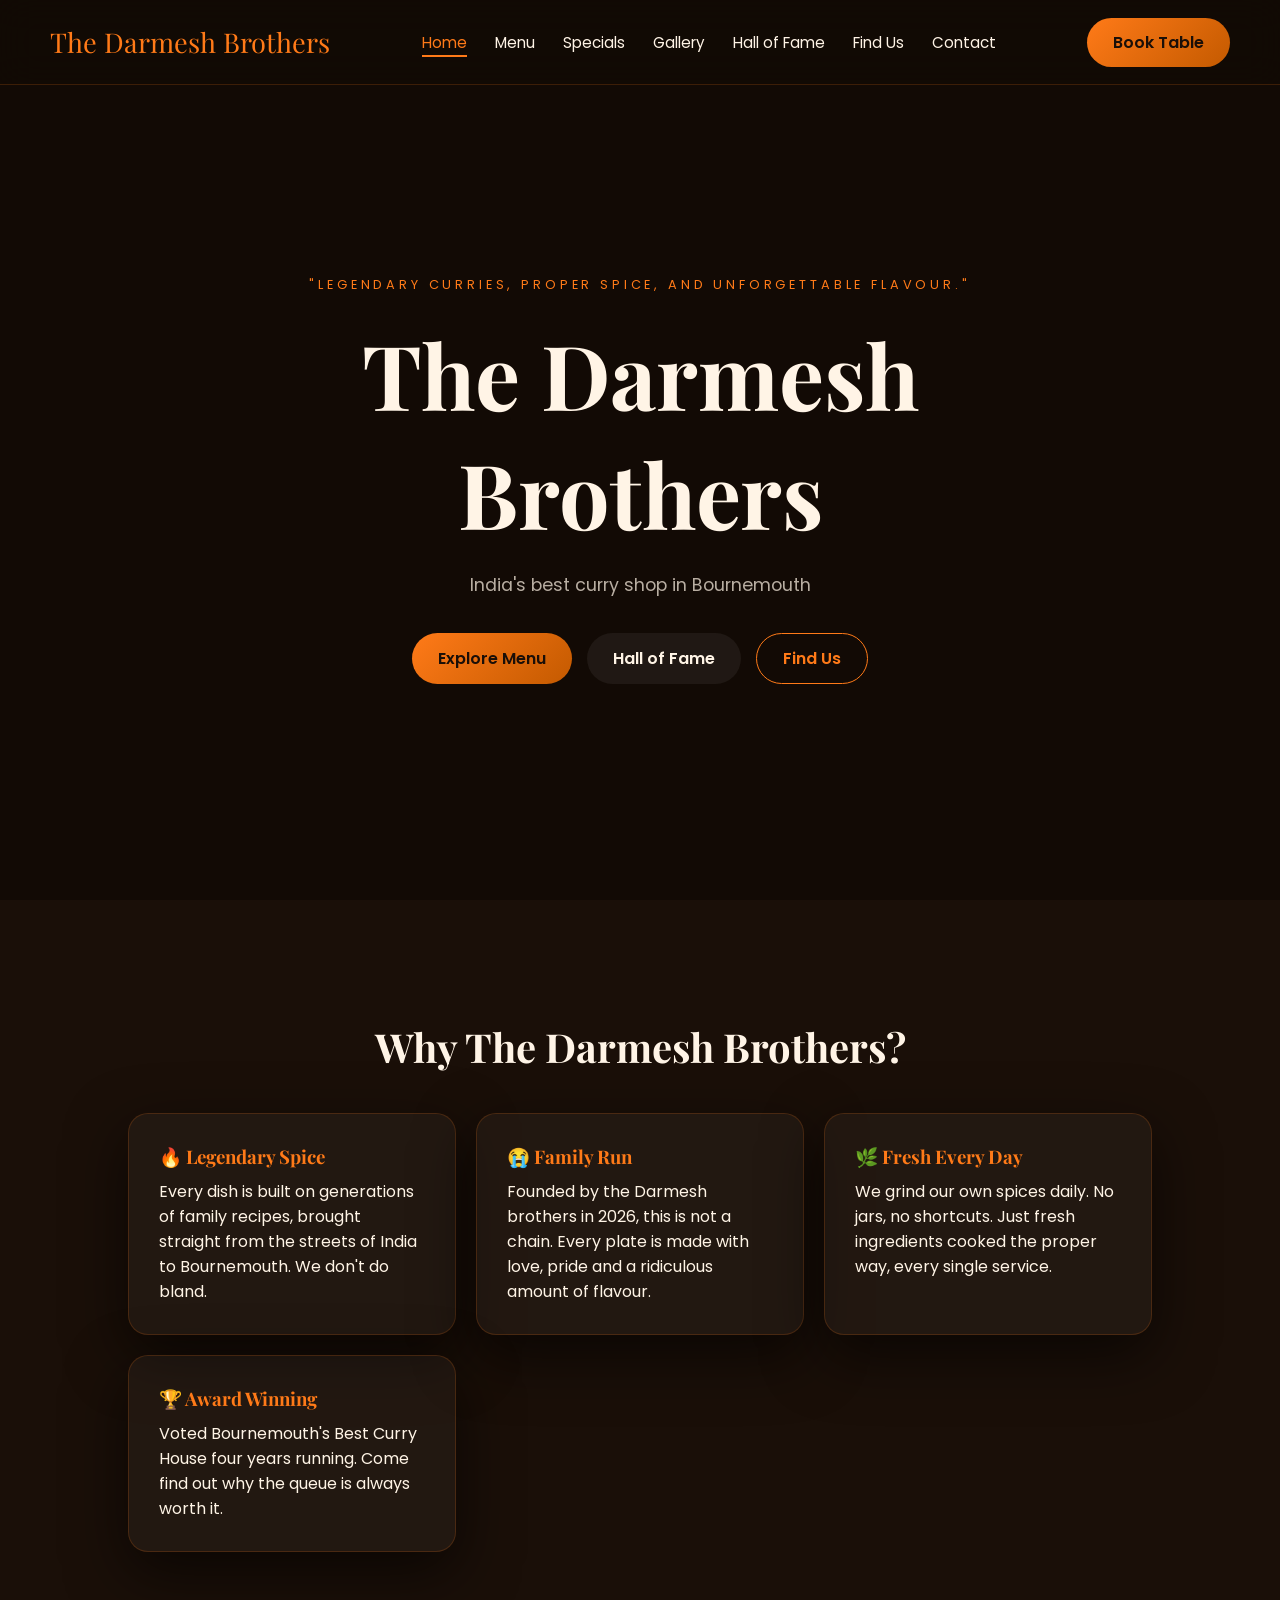
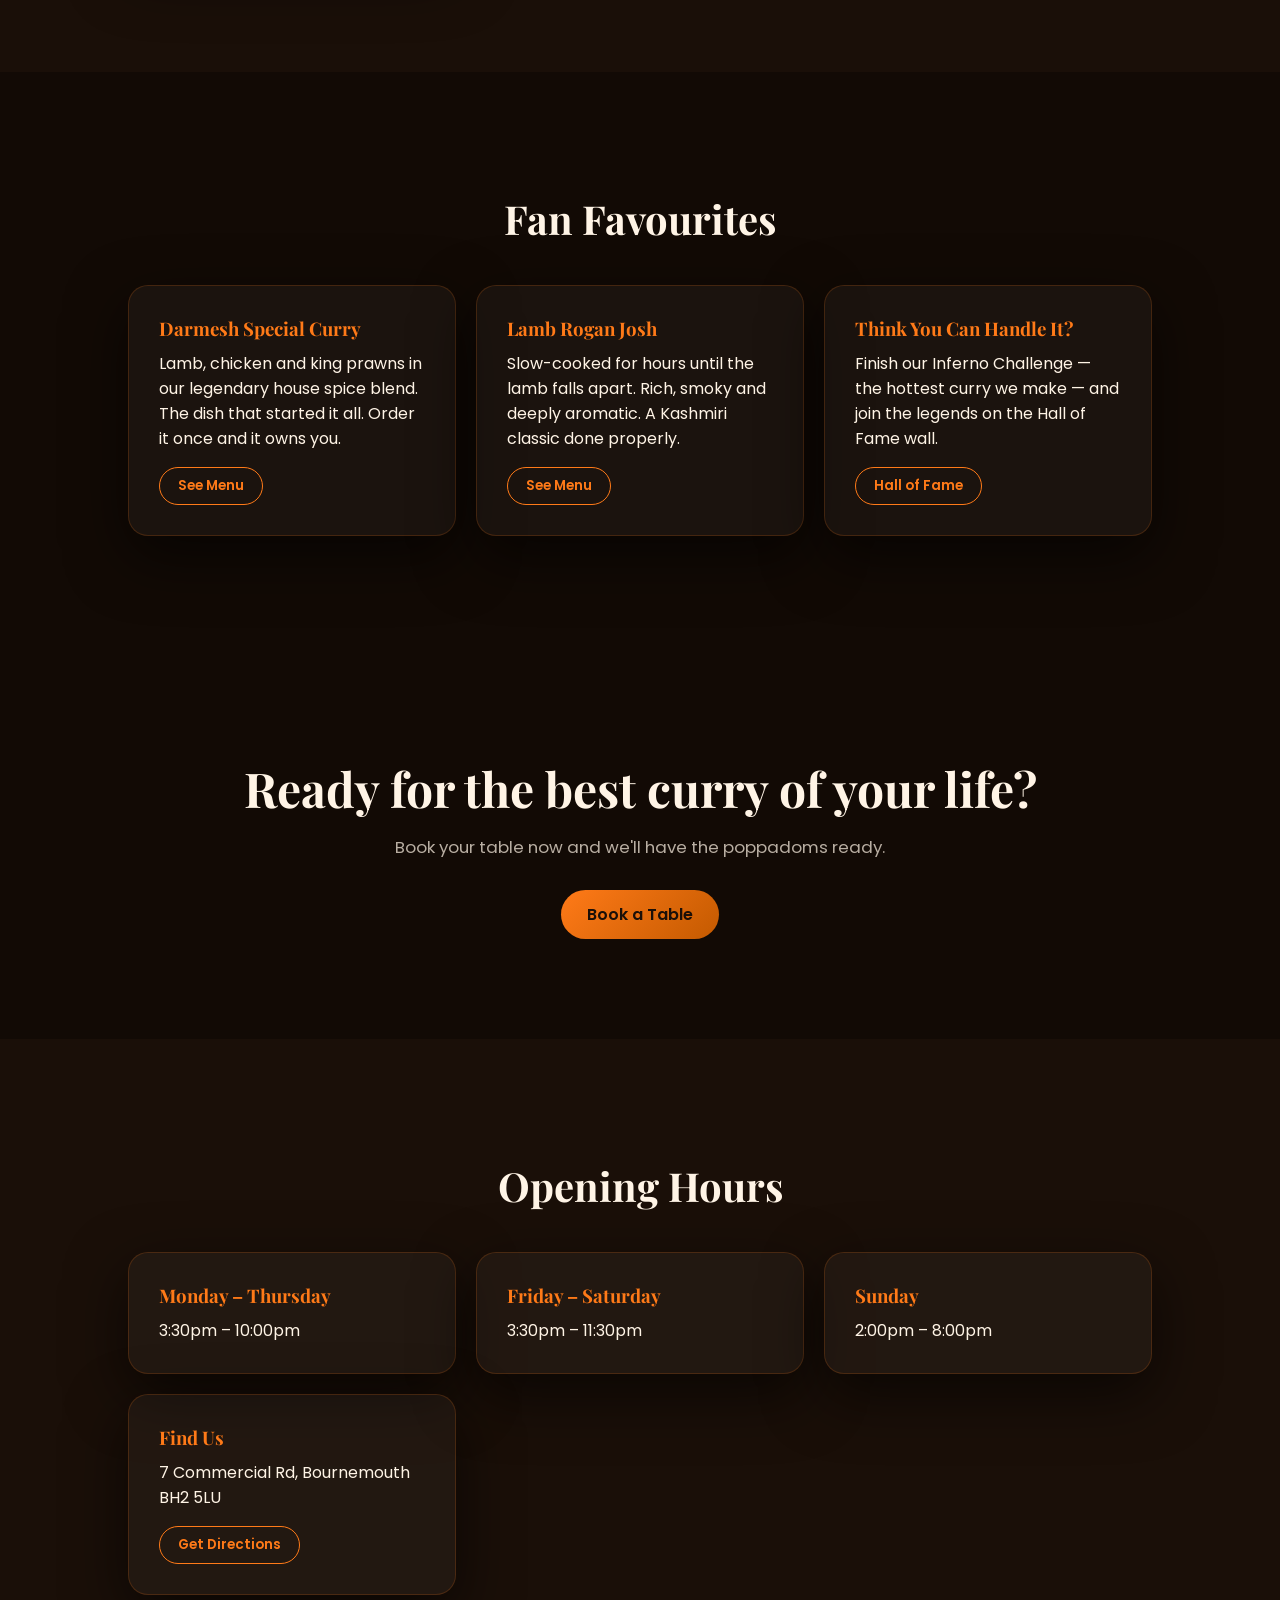
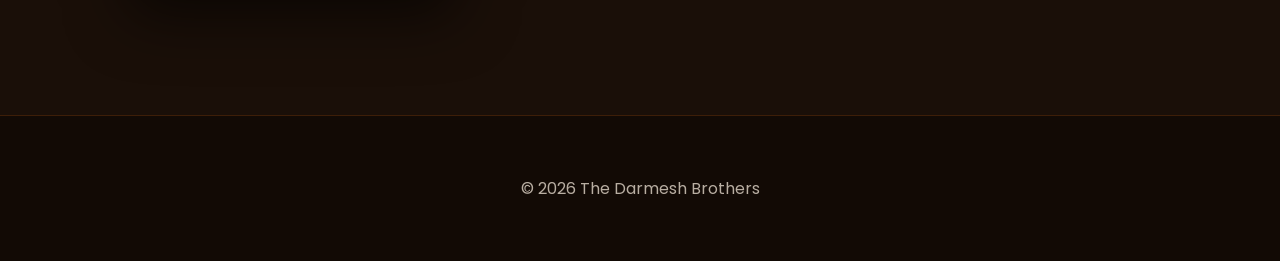
==== index.html @ 3fb7d952 "Add files via upload" ====
<!DOCTYPE html>
<html lang="en">
<head>
    <link rel="icon" type="image/png" href="/darmesh.png">
  <meta charset="UTF-8">
  <meta name="viewport" content="width=device-width, initial-scale=1.0">
  <title>The Darmesh Brothers | Home</title>
  <link rel="stylesheet" href="style.css">
  <link href="https://fonts.googleapis.com/css2?family=Playfair+Display:wght@700&family=Poppins:wght@300;400;500;600;700&display=swap" rel="stylesheet">
  <style>
    .book-banner {
      background:
        linear-gradient(rgba(18,10,5,0.82), rgba(18,10,5,0.82)),
        url("https://images.unsplash.com/photo-1585937421612-70a008356fbe?q=80&w=2070&auto=format&fit=crop")
        center/cover no-repeat;
      padding: 100px 10%;
      text-align: center;
    }
    .book-banner-content h2 {
      font-family: var(--font-heading);
      font-size: clamp(1.8rem, 4vw, 3rem);
      margin-bottom: 14px;
    }
    .book-banner-content p {
      color: var(--muted);
      font-size: 1.05rem;
      margin-bottom: 30px;
    }
  </style>
</head>
<body class="home-page">

<header id="navbar">
  <div class="logo">The Darmesh Brothers</div>
  <button class="nav-toggle">☰</button>
  <nav class="nav-menu">
    <ul class="nav-links">
      <li><a href="index.html">Home</a></li>
      <li><a href="menu.html">Menu</a></li>
      <li><a href="specials.html">Specials</a></li>
      <li><a href="gallery.html">Gallery</a></li>
      <li><a href="hall-of-fame.html">Hall of Fame</a></li>
      <li><a href="location.html">Find Us</a></li>
      <li><a href="contact.html">Contact</a></li>
    </ul>
  </nav>
  <a href="booking.html" class="btn btn-primary">Book Table</a>
</header>

<section class="hero">
  <div class="hero-content">
    <p class="eyebrow">"Legendary curries, proper spice, and unforgettable flavour."</p>
    <h1>The Darmesh Brothers</h1>
    <p class="hero-text">India's best curry shop in Bournemouth</p>
    <div class="hero-actions">
      <a href="menu.html" class="btn btn-primary">Explore Menu</a>
      <a href="hall-of-fame.html" class="btn btn-secondary">Hall of Fame</a>
      <a href="location.html" class="btn btn-outline">Find Us</a>
    </div>
  </div>
</section>

<section class="home-scroll-section">
  <h2 class="section-title">Why The Darmesh Brothers?</h2>
  <div class="grid-container">
    <div class="info-box">
      <h3 class="accent">🔥 Legendary Spice</h3>
      <p>Every dish is built on generations of family recipes, brought straight from the streets of India to Bournemouth. We don't do bland.</p>
    </div>
    <div class="info-box">
      <h3 class="accent">😭 Family Run</h3>
      <p>Founded by the Darmesh brothers in 2026, this is not a chain. Every plate is made with love, pride and a ridiculous amount of flavour.</p>
    </div>
    <div class="info-box">
      <h3 class="accent">🌿 Fresh Every Day</h3>
      <p>We grind our own spices daily. No jars, no shortcuts. Just fresh ingredients cooked the proper way, every single service.</p>
    </div>
    <div class="info-box">
      <h3 class="accent">🏆 Award Winning</h3>
      <p>Voted Bournemouth's Best Curry House four years running. Come find out why the queue is always worth it.</p>
    </div>
  </div>
</section>

<section class="home-scroll-section" style="background: var(--bg);">
  <h2 class="section-title">Fan Favourites</h2>
  <div class="grid-container">
    <div class="info-box">
      <h3 class="accent">Darmesh Special Curry</h3>
      <p>Lamb, chicken and king prawns in our legendary house spice blend. The dish that started it all. Order it once and it owns you.</p>
      <a href="menu.html" class="btn btn-outline" style="margin-top:16px;font-size:0.85rem;padding:8px 18px;">See Menu</a>
    </div>
    <div class="info-box">
      <h3 class="accent">Lamb Rogan Josh</h3>
      <p>Slow-cooked for hours until the lamb falls apart. Rich, smoky and deeply aromatic. A Kashmiri classic done properly.</p>
      <a href="menu.html" class="btn btn-outline" style="margin-top:16px;font-size:0.85rem;padding:8px 18px;">See Menu</a>
    </div>
    <div class="info-box">
      <h3 class="accent">Think You Can Handle It?</h3>
      <p>Finish our Inferno Challenge — the hottest curry we make — and join the legends on the Hall of Fame wall.</p>
      <a href="hall-of-fame.html" class="btn btn-outline" style="margin-top:16px;font-size:0.85rem;padding:8px 18px;">Hall of Fame</a>
    </div>
  </div>
</section>

<section class="book-banner">
  <div class="book-banner-content">
    <h2>Ready for the best curry of your life?</h2>
    <p>Book your table now and we'll have the poppadoms ready.</p>
    <a href="booking.html" class="btn btn-primary">Book a Table</a>
  </div>
</section>

<section class="home-scroll-section">
  <h2 class="section-title">Opening Hours</h2>
  <div class="grid-container">
    <div class="info-box">
      <h3 class="accent">Monday – Thursday</h3>
      <p>3:30pm – 10:00pm</p>
    </div>
    <div class="info-box">
      <h3 class="accent">Friday – Saturday</h3>
      <p>3:30pm – 11:30pm</p>
    </div>
    <div class="info-box">
      <h3 class="accent">Sunday</h3>
      <p>2:00pm – 8:00pm</p>
    </div>
    <div class="info-box">
      <h3 class="accent">Find Us</h3>
      <p>7 Commercial Rd, Bournemouth BH2 5LU</p>
      <a href="location.html" class="btn btn-outline" style="margin-top:16px;font-size:0.85rem;padding:8px 18px;">Get Directions</a>
    </div>
  </div>
</section>

<footer>
  <p>© 2026 The Darmesh Brothers</p>
</footer>

<script src="index.js"></script>
</body>
</html>
---- style.css ----
:root {
   --primary: #ff7a18;
   --primary-hover: #e86100;
 
   --bg: #120a05;
   --surface: #1a0f08;
 
   --text: #fff4e6;
   --muted: rgba(255,244,230,0.7);
 
   --border: rgba(255, 122, 24, 0.18);
 
   --card: rgba(255,255,255,0.04);
 
   --radius: 20px;
 
   --shadow: 0 20px 60px rgba(0,0,0,0.6);
 
   --font-heading: "Playfair Display", serif;
   --font-body: "Poppins", sans-serif;
 }
 
 /* RESET */
 * {
   margin: 0;
   padding: 0;
   box-sizing: border-box;
 }
 
 html {
   scroll-behavior: smooth;
 }
 
 body {
   background: var(--bg);
   color: var(--text);
   font-family: var(--font-body);
   overflow-x: hidden;
 }
 
 /* FIX SCROLL */
 .home-page {
   min-height: 100vh;
 }
 
 /* NAVBAR */
 #navbar {
   position: fixed;
   top: 0;
   width: 100%;
   height: 85px;
   display: flex;
   justify-content: space-between;
   align-items: center;
   padding: 0 50px;
   background: rgba(18,10,5,0.7);
   backdrop-filter: blur(18px);
   border-bottom: 1px solid var(--border);
   z-index: 1000;
 }
 
 .logo {
   font-family: var(--font-heading);
   font-size: 1.7rem;
   color: var(--primary);
 }
 
 .nav-menu {
   display: flex;
   align-items: center;
 }
 
 /* NAV LINK UNDERLINE GROW */
 .nav-links {
   display: flex;
   list-style: none;
   gap: 28px;
 }
 
 .nav-links a {
   position: relative;
   color: var(--text);
   font-size: 0.95rem;
   text-decoration: none;
   padding-bottom: 4px;
   transition: color 0.3s;
 }
 
 .nav-links a::after {
   content: '';
   position: absolute;
   bottom: 0;
   left: 0;
   width: 100%;
   height: 2px;
   background: var(--primary);
   transform: scaleX(0);
   transform-origin: left;
   transition: transform 0.3s ease;
 }
 
 .nav-links a:hover::after,
 .nav-links a.active::after {
   transform: scaleX(1);
 }
 
 .nav-links a:hover,
 .nav-links a.active {
   color: var(--primary);
 }
 
 /* MOBILE TOGGLE */
 .nav-toggle {
   display: none;
   font-size: 22px;
   background: transparent;
   border: 1px solid rgba(255,255,255,0.1);
   color: var(--text);
   padding: 8px 12px;
   border-radius: 10px;
   cursor: pointer;
 }
 
 /* BUTTONS */
 .btn {
   padding: 12px 26px;
   border-radius: 999px;
   font-weight: 600;
   display: inline-flex;
   align-items: center;
   justify-content: center;
   transition: 0.3s;
   text-decoration: none;
 }
 
 .btn-primary {
   background: linear-gradient(135deg, var(--primary), #c45a00);
   color: #1a0f08;
 }
 
 .btn-primary:hover {
   transform: translateY(-2px);
   background: var(--primary-hover);
   color: white;
 }
 
 .btn-secondary {
   background: rgba(255,255,255,0.06);
   color: var(--text);
 }
 
 .btn-secondary:hover {
   background: rgba(255,255,255,0.12);
   transform: translateY(-2px);
 }
 
 .btn-outline {
   border: 1px solid var(--primary);
   color: var(--primary);
   background: transparent;
 }
 
 .btn-outline:hover {
   background: var(--primary);
   color: #1a0f08;
   transform: translateY(-2px);
 }
 
 /* HERO — Rich curry dish close-up */
 .hero {
   min-height: 100vh;
   display: flex;
   align-items: center;
   justify-content: center;
   text-align: center;
   padding: 140px 20px 80px;
   background:
     linear-gradient(
       rgba(18,10,5,0.65),
       rgba(18,10,5,0.95)
     ),
     url("https://images.unsplash.com/photo-1585937421612-70a008356fbe?q=80&w=2070&auto=format&fit=crop")
     center/cover no-repeat;
 }
 
 .hero-content {
   max-width: 900px;
 }
 
 .eyebrow {
   color: var(--primary);
   letter-spacing: 0.3em;
   font-size: 0.8rem;
   margin-bottom: 20px;
   text-transform: uppercase;
 }
 
 .hero h1 {
   font-family: var(--font-heading);
   font-size: clamp(3rem, 7vw, 6rem);
   margin-bottom: 20px;
 }
 
 .hero-text {
   color: var(--muted);
   font-size: 1.1rem;
   margin-bottom: 35px;
 }
 
 .hero-actions {
   display: flex;
   gap: 15px;
   justify-content: center;
   flex-wrap: wrap;
 }
 
 /* CONTENT SECTION */
 .home-scroll-section {
   padding: 120px 10%;
   background: var(--surface);
 }
 
 .section-title {
   font-family: var(--font-heading);
   font-size: 2.5rem;
   text-align: center;
   margin-bottom: 40px;
 }
 
 /* CARDS */
 .grid-container {
   display: grid;
   grid-template-columns: repeat(auto-fit, minmax(260px, 1fr));
   gap: 20px;
 }
 
 .info-box {
   background: var(--card);
   border: 1px solid var(--border);
   padding: 30px;
   border-radius: var(--radius);
   box-shadow: var(--shadow);
   transition: 0.3s;
 }
 
 .info-box:hover {
   transform: translateY(-6px);
   border-color: rgba(255,122,24,0.4);
 }
 
 .accent {
   color: var(--primary);
   font-family: var(--font-heading);
   margin-bottom: 10px;
 }
 
 /* PAGE HEADER — Warm restaurant dining room */
 .page-header {
   padding: 180px 10% 90px;
   text-align: center;
   background:
     linear-gradient(rgba(18,10,5,0.75), rgba(18,10,5,0.95)),
     url("https://images.unsplash.com/photo-1414235077428-338989a2e8c0?q=80&w=2070&auto=format&fit=crop")
     center/cover no-repeat;
 }
 
 .page-header h1 {
   font-family: var(--font-heading);
   font-size: 4rem;
   margin-bottom: 16px;
 }
 
 .page-header p {
   color: var(--muted);
   font-size: 1.1rem;
 }
 
 /* FOOTER */
 footer {
   text-align: center;
   padding: 60px 20px;
   border-top: 1px solid var(--border);
   color: var(--muted);
   background: #120a05;
 }
 
 /* MOBILE */
 @media (max-width: 900px) {
   #navbar {
     padding: 0 20px;
   }
 
   .nav-toggle {
     display: block;
   }
 
   .nav-menu {
     display: none;
     width: 100%;
     position: absolute;
     top: 85px;
     left: 0;
     background: rgba(18,10,5,0.97);
     padding: 20px;
     border-bottom: 1px solid var(--border);
   }
 
   .nav-menu.open {
     display: block;
   }
 
   .nav-links {
     flex-direction: column;
     gap: 18px;
     text-align: center;
   }
 
   .hero h1 {
     font-size: 3rem;
   }
 }
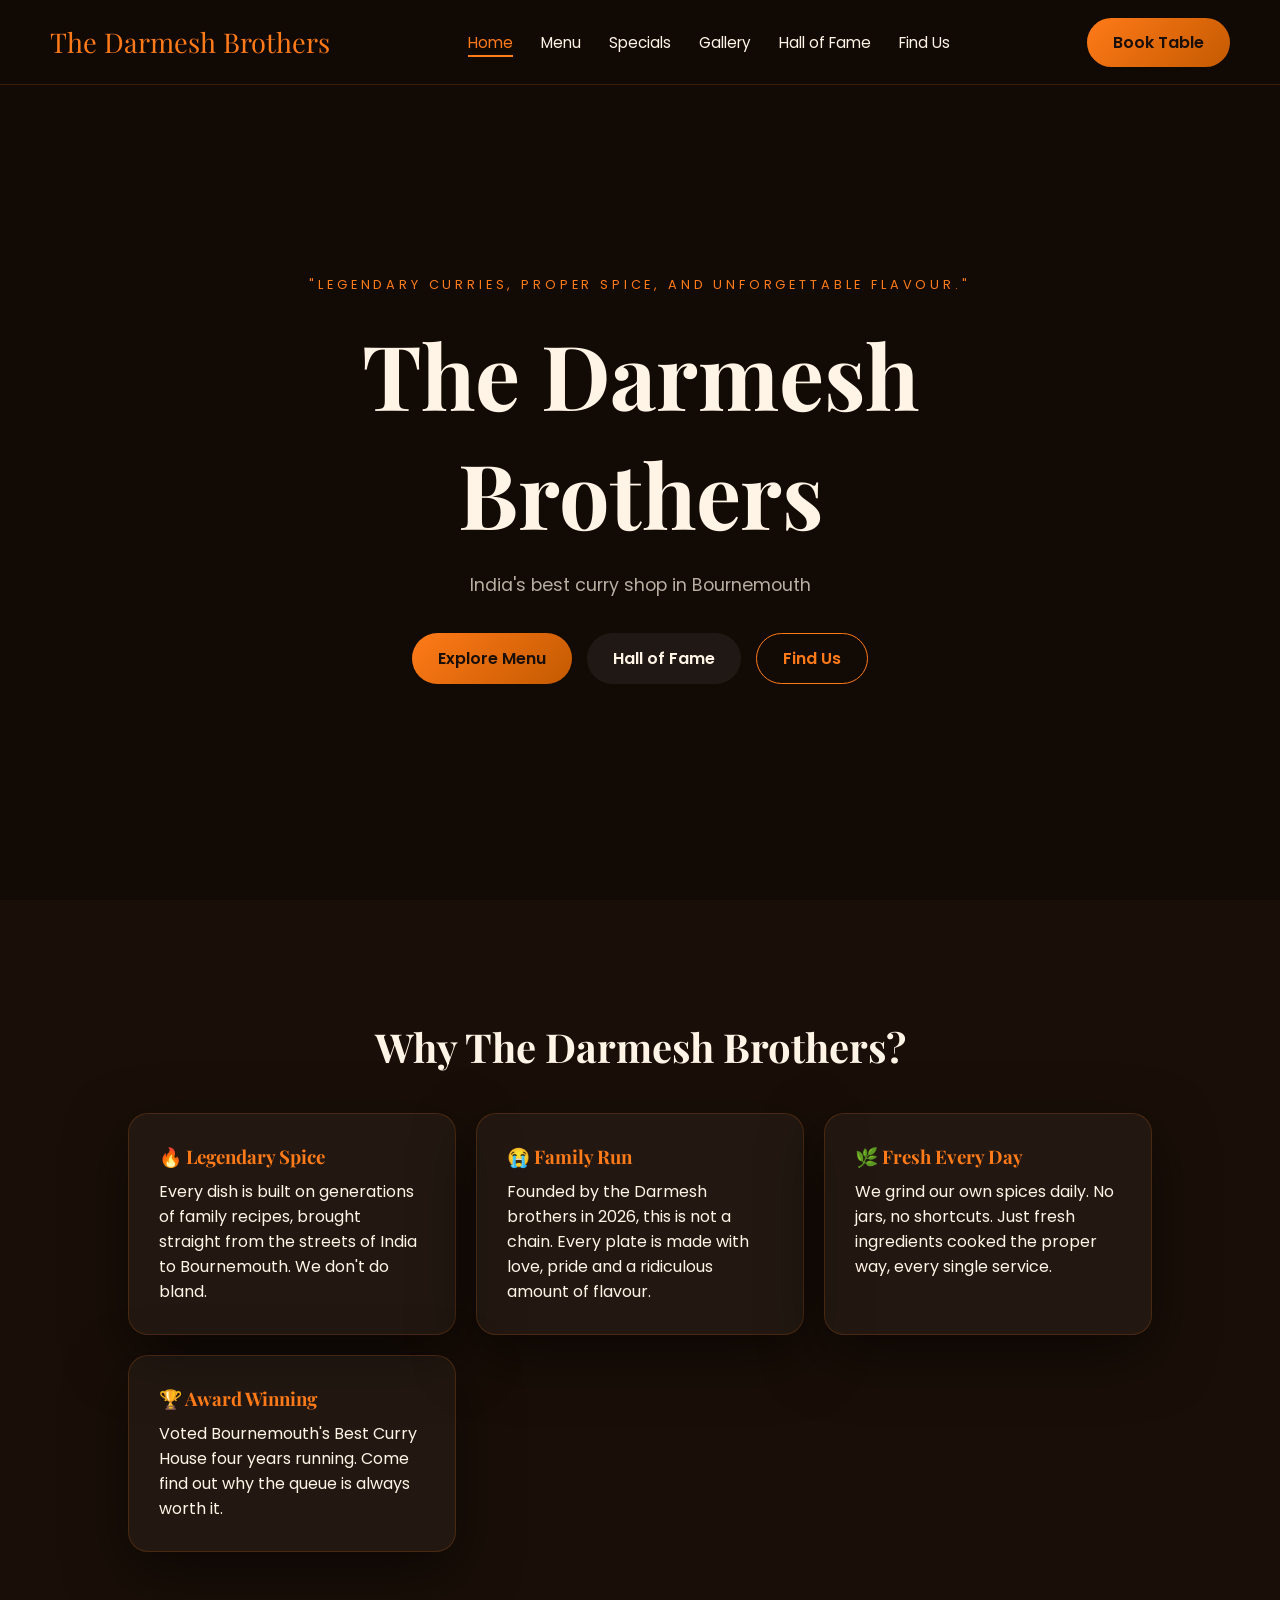
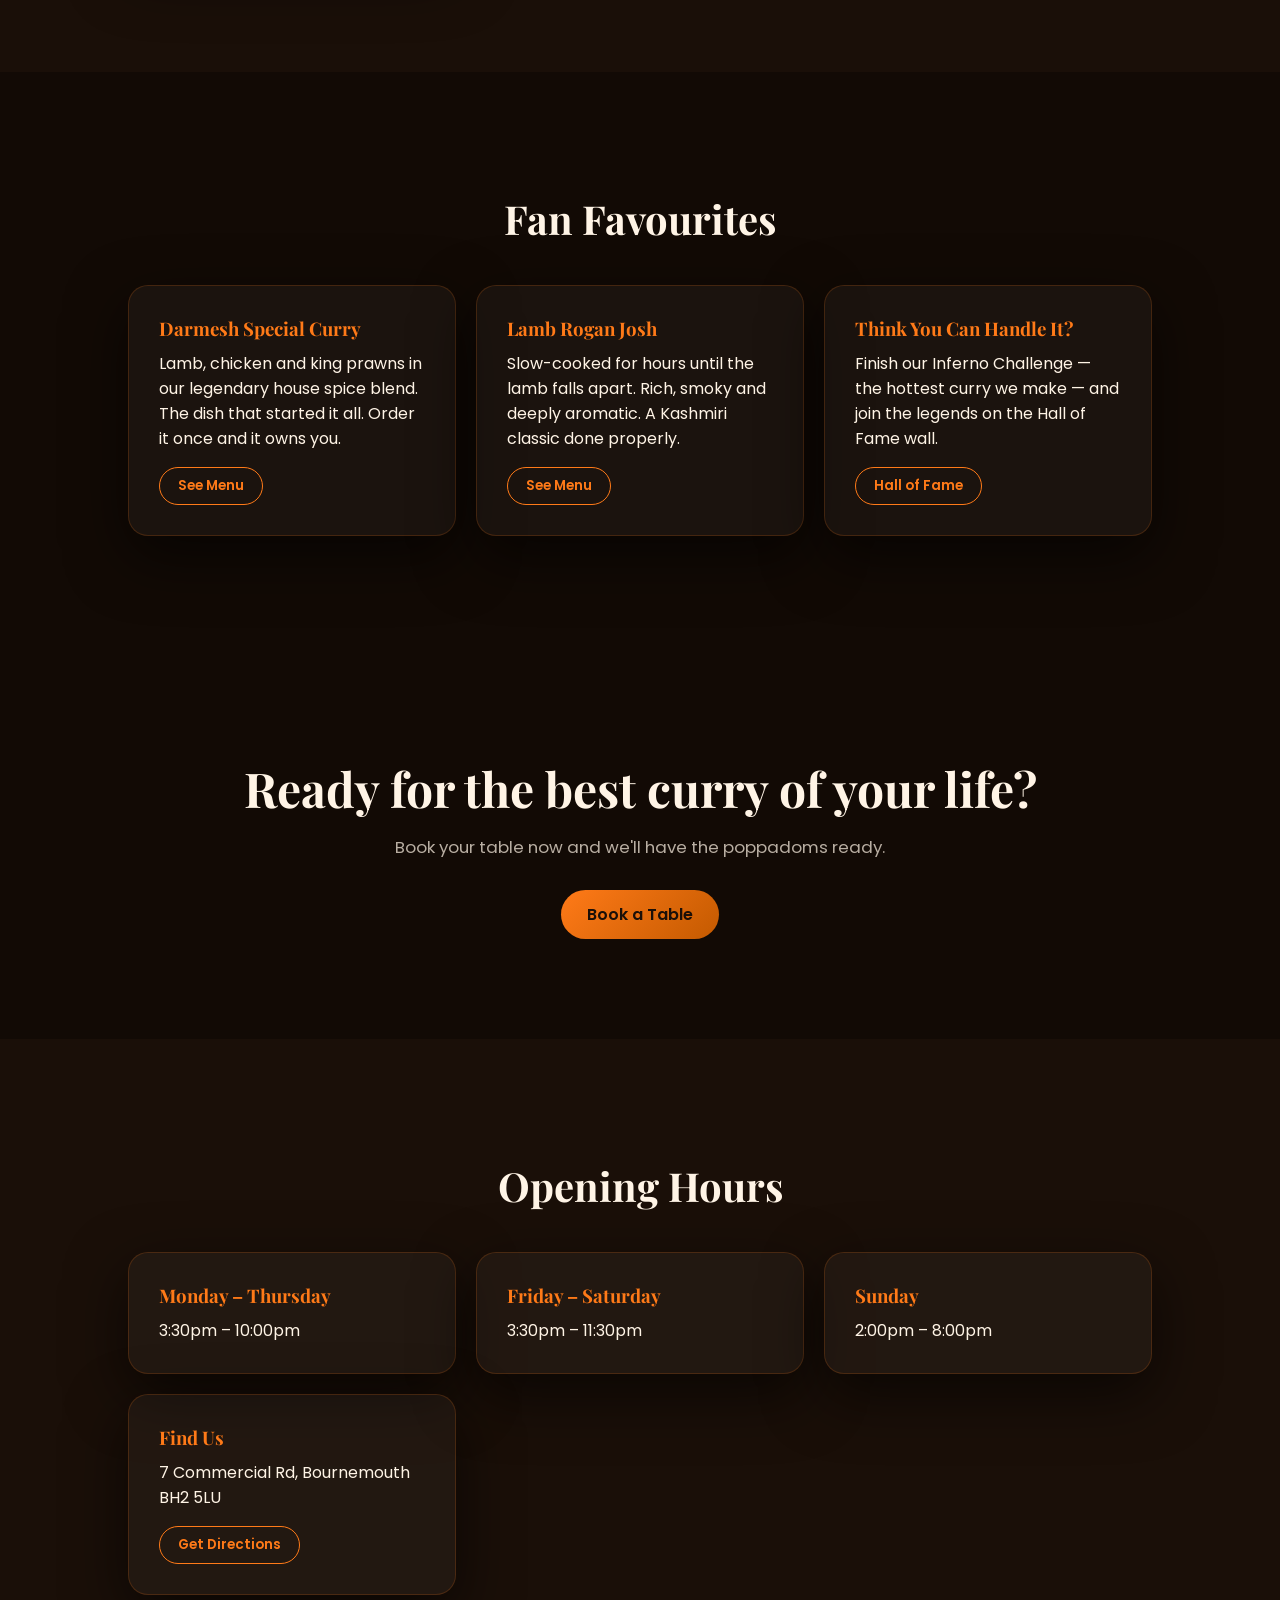
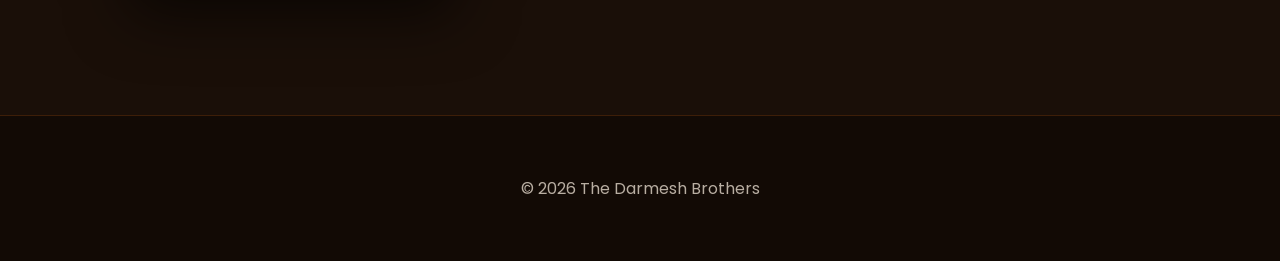
==== commit a91fb736: "Add files via upload" ====
--- a/index.html
+++ b/index.html
@@ -41,7 +41,6 @@
       <li><a href="gallery.html">Gallery</a></li>
       <li><a href="hall-of-fame.html">Hall of Fame</a></li>
       <li><a href="location.html">Find Us</a></li>
-      <li><a href="contact.html">Contact</a></li>
     </ul>
   </nav>
   <a href="booking.html" class="btn btn-primary">Book Table</a>
